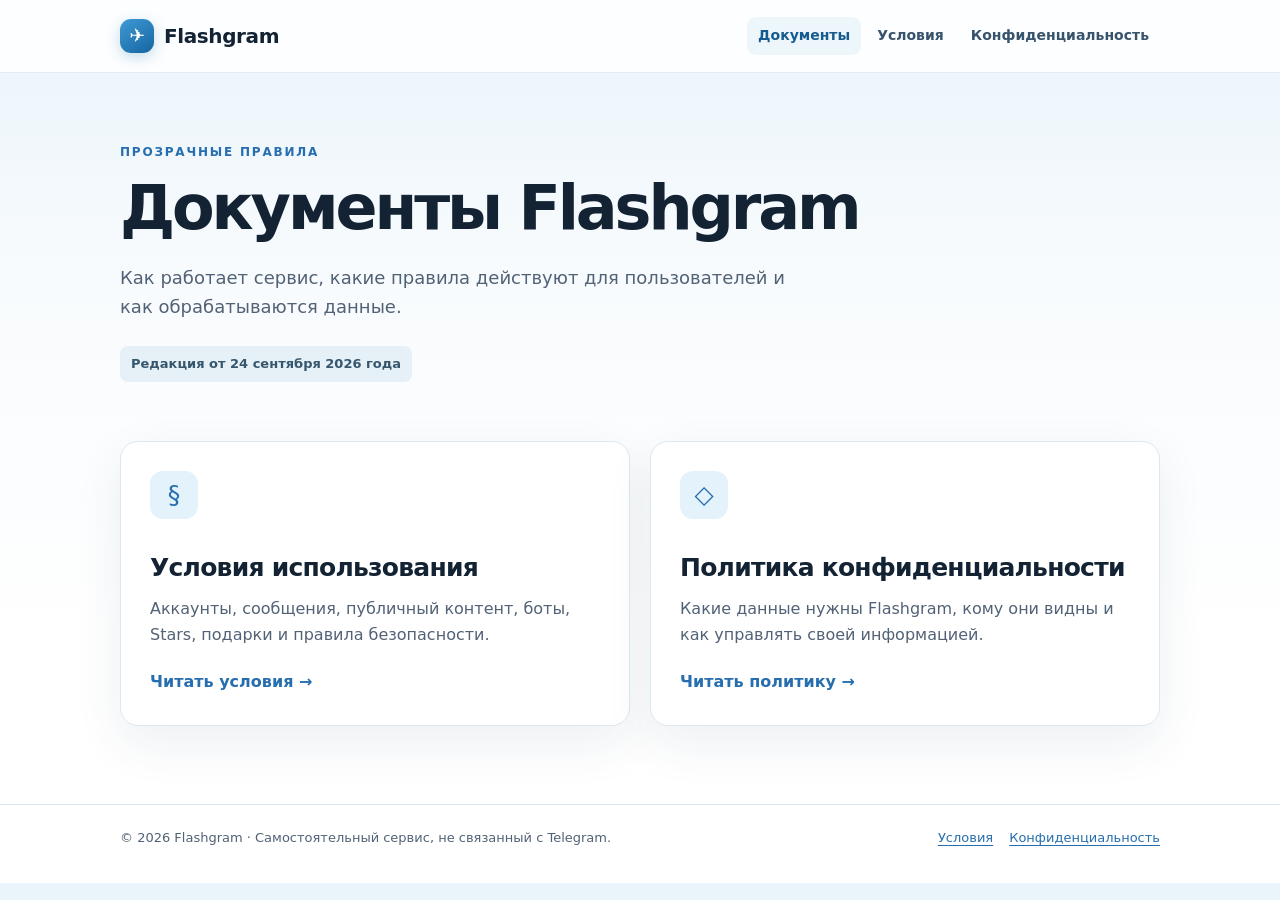
==== index.html @ 25e20b53 "Publish Flashgram terms and privacy policy" ====
<!doctype html>
<html lang="ru">
<head><meta charset="utf-8"><meta name="viewport" content="width=device-width,initial-scale=1"><meta name="color-scheme" content="light"><meta name="description" content="Условия использования и политика конфиденциальности Flashgram."><title>Документы Flashgram</title><link rel="stylesheet" href="assets/site.css"></head>
<body>
<header class="topbar"><div class="shell"><a class="brand" href="./"><span class="brand-mark" aria-hidden="true">✈</span>Flashgram</a><nav aria-label="Основная навигация"><a href="./" aria-current="page">Документы</a><a href="terms/">Условия</a><a href="privacy/">Конфиденциальность</a></nav></div></header>
<main class="shell"><div class="hero"><p class="eyebrow">Прозрачные правила</p><h1>Документы Flashgram</h1><p class="lede">Как работает сервис, какие правила действуют для пользователей и как обрабатываются данные.</p><span class="updated">Редакция от 24 сентября 2026 года</span></div>
<div class="cards"><a class="card" href="terms/"><span class="card-icon" aria-hidden="true">§</span><h2>Условия использования</h2><p>Аккаунты, сообщения, публичный контент, боты, Stars, подарки и правила безопасности.</p><span class="arrow">Читать условия →</span></a><a class="card" href="privacy/"><span class="card-icon" aria-hidden="true">◇</span><h2>Политика конфиденциальности</h2><p>Какие данные нужны Flashgram, кому они видны и как управлять своей информацией.</p><span class="arrow">Читать политику →</span></a></div></main>
<footer><div class="shell"><span>© 2026 Flashgram · Самостоятельный сервис, не связанный с Telegram.</span><span><a href="terms/">Условия</a><a href="privacy/">Конфиденциальность</a></span></div></footer>
</body></html>
---- assets/site.css ----
:root{color-scheme:light;--ink:#132334;--muted:#526276;--line:#dce7ee;--blue:#266eaf;--pale:#edf6fb;--white:#fff;--shadow:0 18px 48px rgba(26,62,92,.08)}
*{box-sizing:border-box}
html{scroll-behavior:smooth}
body{margin:0;background:linear-gradient(180deg,#e9f4fb 0,#f8fbfd 280px,#fff 650px);color:var(--ink);font:16px/1.65 system-ui,-apple-system,BlinkMacSystemFont,"Segoe UI",sans-serif}
a{color:var(--blue);text-underline-offset:3px}
a:hover{color:#155582}
a:focus-visible{outline:3px solid #ffbd55;outline-offset:3px;border-radius:3px}
.shell{width:min(100% - 36px,1040px);margin:0 auto}
.topbar{border-bottom:1px solid rgba(38,110,175,.12);background:rgba(255,255,255,.85);backdrop-filter:blur(14px)}
.topbar .shell{display:flex;align-items:center;justify-content:space-between;gap:20px;min-height:72px}
.brand{display:flex;align-items:center;gap:10px;color:var(--ink);font-weight:800;text-decoration:none;letter-spacing:-.02em;font-size:20px}
.brand-mark{display:grid;place-items:center;width:34px;height:34px;border-radius:11px;background:linear-gradient(145deg,#3f9bd6,#15649f);color:#fff;box-shadow:0 4px 14px #267cb544;font-size:19px}
nav{display:flex;gap:5px;align-items:center;flex-wrap:wrap}
nav a{padding:7px 11px;border-radius:9px;color:#38546c;text-decoration:none;font-size:14px;font-weight:650}
nav a:hover,nav a[aria-current="page"]{background:var(--pale);color:#165b8f}
.hero{padding:70px 0 44px}
.eyebrow{margin:0 0 12px;color:var(--blue);font-size:12px;font-weight:800;letter-spacing:.15em;text-transform:uppercase}
h1{max-width:780px;margin:0;font-size:clamp(36px,6vw,62px);line-height:1.08;letter-spacing:-.05em}
.lede{max-width:700px;margin:22px 0 0;color:var(--muted);font-size:18px;line-height:1.6}
.updated{display:inline-block;margin-top:25px;padding:7px 11px;border-radius:8px;background:#e6f1f7;color:#36566d;font-size:13px;font-weight:650}
.cards{display:grid;grid-template-columns:repeat(2,minmax(0,1fr));gap:20px;padding:15px 0 78px}
.card,.document,.toc{background:var(--white);border:1px solid var(--line);border-radius:18px;box-shadow:var(--shadow)}
.card{display:flex;flex-direction:column;align-items:flex-start;min-height:285px;padding:29px;text-decoration:none;color:var(--ink);transition:transform .15s,box-shadow .15s}
.card:hover{transform:translateY(-3px);box-shadow:0 23px 55px rgba(26,62,92,.13);color:var(--ink)}
.card-icon{display:grid;place-items:center;width:48px;height:48px;border-radius:13px;background:#e4f2fb;color:var(--blue);font-size:25px}
.card h2{margin:28px 0 8px;font-size:25px;letter-spacing:-.03em}
.card p{margin:0;color:var(--muted)}
.card .arrow{margin-top:auto;padding-top:20px;color:var(--blue);font-weight:750}
.document-layout{display:grid;grid-template-columns:230px minmax(0,1fr);gap:22px;align-items:start;padding:5px 0 75px}
.toc{position:sticky;top:20px;padding:21px}
.toc h2{margin:0 0 12px;font-size:13px;text-transform:uppercase;letter-spacing:.1em;color:#597082}
.toc a{display:block;padding:5px 0;color:#3e5a70;text-decoration:none;font-size:14px;line-height:1.4}
.toc a:hover{color:var(--blue);text-decoration:underline}
.document{padding:35px 42px}
.document section+section{border-top:1px solid var(--line);margin-top:32px;padding-top:23px}
.document h2{margin:0 0 13px;font-size:24px;line-height:1.27;letter-spacing:-.025em;scroll-margin-top:25px}
.document h3{font-size:18px;margin:22px 0 8px}
.document p{margin:10px 0;color:#304358}
.document ul{padding-left:21px;margin:10px 0;color:#304358}
.document li+li{margin-top:7px}
.document strong{color:#1c3144}
.notice{border-left:3px solid var(--blue);background:var(--pale);border-radius:0 10px 10px 0;padding:12px 16px;margin:18px 0;color:#2d506a}
footer{border-top:1px solid var(--line);padding:22px 0 35px;color:var(--muted);font-size:13px}
footer .shell{display:flex;justify-content:space-between;gap:15px;flex-wrap:wrap}
footer a{margin-left:16px}
@media(max-width:760px){.topbar .shell{align-items:flex-start;flex-direction:column;padding:13px 0}.hero{padding-top:48px}.cards{grid-template-columns:1fr}.document-layout{display:block}.toc{position:static;margin-bottom:18px}.document{padding:26px 22px}}
@media print{body{background:#fff;color:#000;font:11pt/1.45 serif}.topbar,.toc,footer{display:none}.shell{width:auto}.hero{padding:0 0 20px}.document-layout{display:block;padding:0}.document{border:0;box-shadow:none;padding:0}.document section{break-inside:avoid}.updated{background:none;padding:0}}
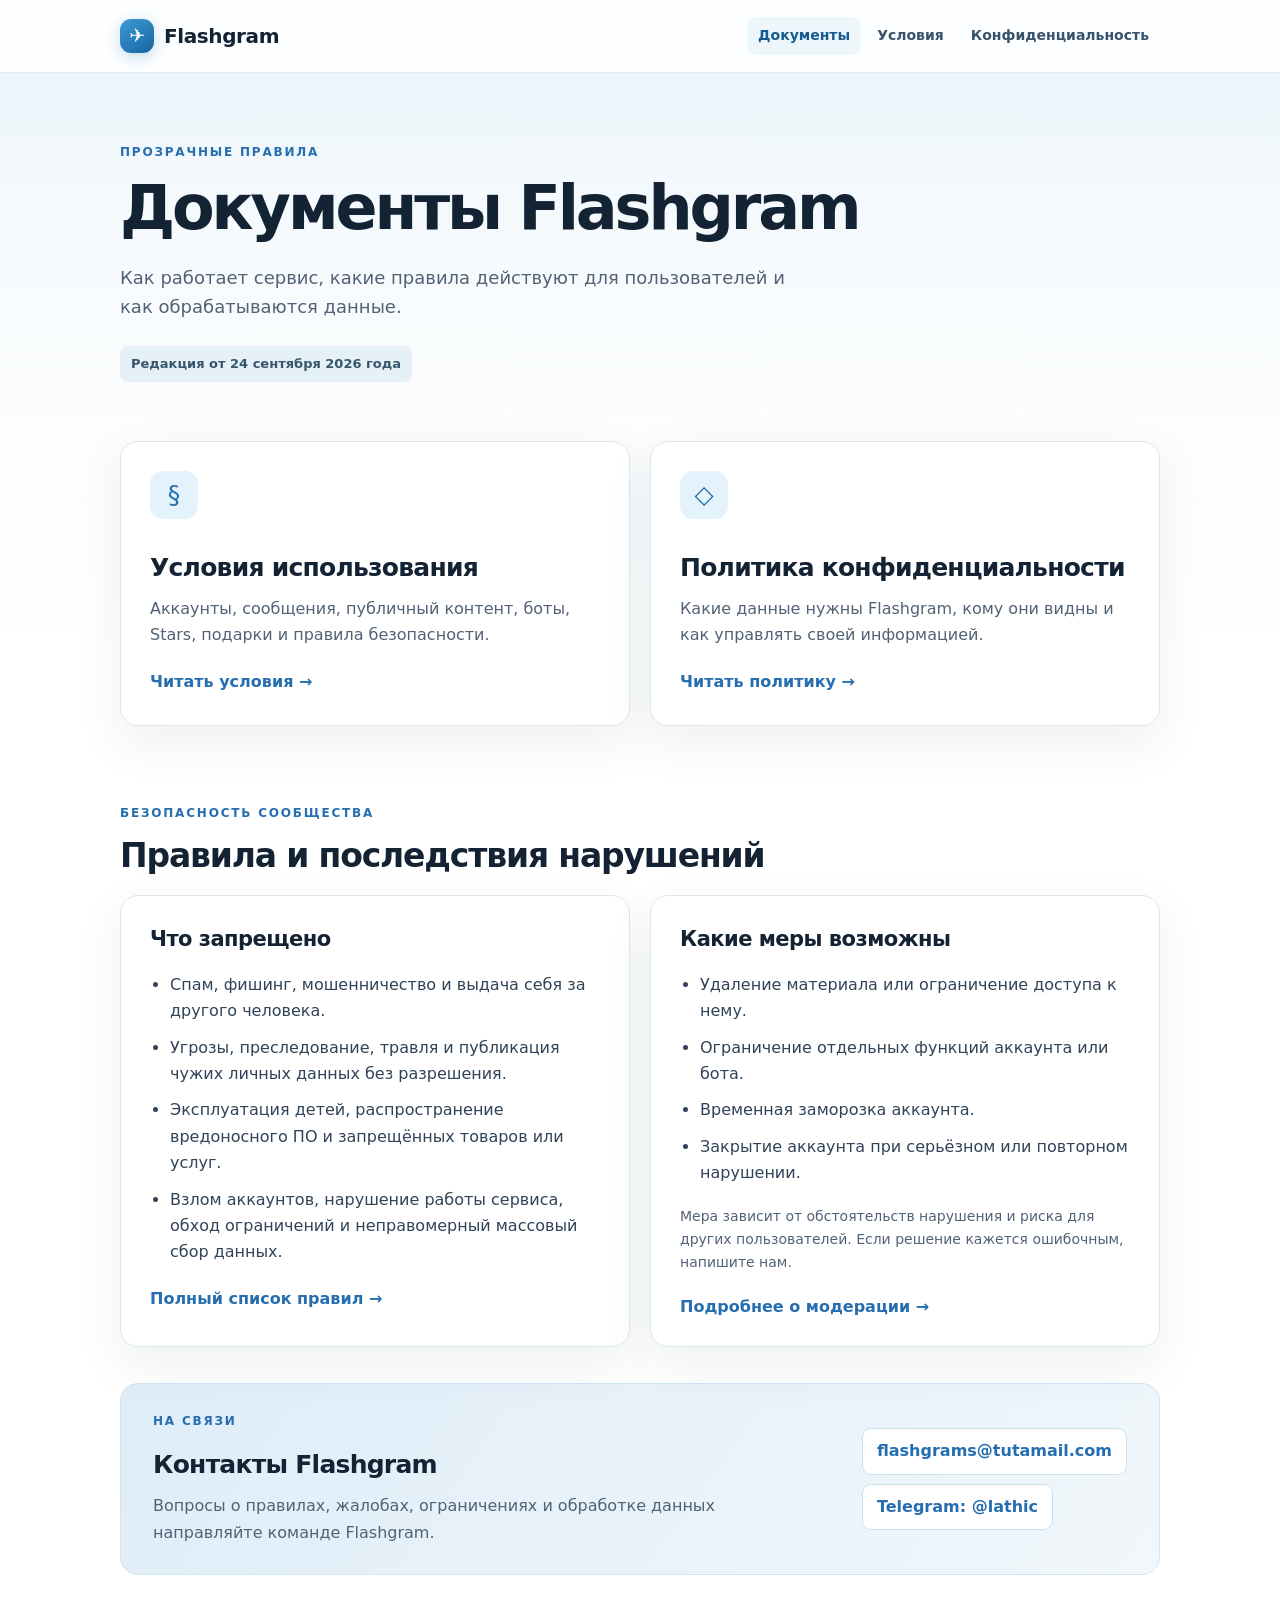
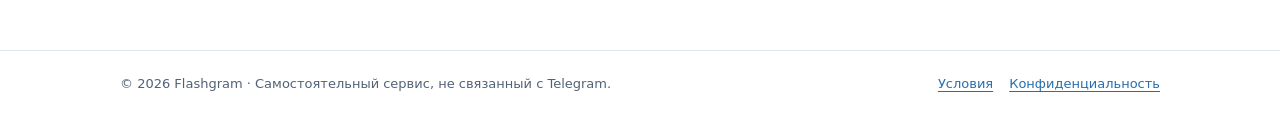
==== commit 5d41f39f: "Add rules, enforcement and contacts to homepage" ====
--- a/index.html
+++ b/index.html
@@ -1,9 +1,64 @@
 <!doctype html>
 <html lang="ru">
-<head><meta charset="utf-8"><meta name="viewport" content="width=device-width,initial-scale=1"><meta name="color-scheme" content="light"><meta name="description" content="Условия использования и политика конфиденциальности Flashgram."><title>Документы Flashgram</title><link rel="stylesheet" href="assets/site.css"></head>
+<head>
+  <meta charset="utf-8">
+  <meta name="viewport" content="width=device-width,initial-scale=1">
+  <meta name="color-scheme" content="light">
+  <meta name="description" content="Документы Flashgram: условия, конфиденциальность, правила сервиса и контакты.">
+  <title>Документы Flashgram</title>
+  <link rel="stylesheet" href="assets/site.css">
+</head>
 <body>
-<header class="topbar"><div class="shell"><a class="brand" href="./"><span class="brand-mark" aria-hidden="true">✈</span>Flashgram</a><nav aria-label="Основная навигация"><a href="./" aria-current="page">Документы</a><a href="terms/">Условия</a><a href="privacy/">Конфиденциальность</a></nav></div></header>
-<main class="shell"><div class="hero"><p class="eyebrow">Прозрачные правила</p><h1>Документы Flashgram</h1><p class="lede">Как работает сервис, какие правила действуют для пользователей и как обрабатываются данные.</p><span class="updated">Редакция от 24 сентября 2026 года</span></div>
-<div class="cards"><a class="card" href="terms/"><span class="card-icon" aria-hidden="true">§</span><h2>Условия использования</h2><p>Аккаунты, сообщения, публичный контент, боты, Stars, подарки и правила безопасности.</p><span class="arrow">Читать условия →</span></a><a class="card" href="privacy/"><span class="card-icon" aria-hidden="true">◇</span><h2>Политика конфиденциальности</h2><p>Какие данные нужны Flashgram, кому они видны и как управлять своей информацией.</p><span class="arrow">Читать политику →</span></a></div></main>
-<footer><div class="shell"><span>© 2026 Flashgram · Самостоятельный сервис, не связанный с Telegram.</span><span><a href="terms/">Условия</a><a href="privacy/">Конфиденциальность</a></span></div></footer>
-</body></html>
+  <header class="topbar"><div class="shell">
+    <a class="brand" href="./"><span class="brand-mark" aria-hidden="true">✈</span>Flashgram</a>
+    <nav aria-label="Основная навигация"><a href="./" aria-current="page">Документы</a><a href="terms/">Условия</a><a href="privacy/">Конфиденциальность</a></nav>
+  </div></header>
+  <main class="shell">
+    <div class="hero">
+      <p class="eyebrow">Прозрачные правила</p>
+      <h1>Документы Flashgram</h1>
+      <p class="lede">Как работает сервис, какие правила действуют для пользователей и как обрабатываются данные.</p>
+      <span class="updated">Редакция от 24 сентября 2026 года</span>
+    </div>
+
+    <div class="cards">
+      <a class="card" href="terms/"><span class="card-icon" aria-hidden="true">§</span><h2>Условия использования</h2><p>Аккаунты, сообщения, публичный контент, боты, Stars, подарки и правила безопасности.</p><span class="arrow">Читать условия →</span></a>
+      <a class="card" href="privacy/"><span class="card-icon" aria-hidden="true">◇</span><h2>Политика конфиденциальности</h2><p>Какие данные нужны Flashgram, кому они видны и как управлять своей информацией.</p><span class="arrow">Читать политику →</span></a>
+    </div>
+
+    <section class="home-section" aria-labelledby="rules-title">
+      <p class="eyebrow">Безопасность сообщества</p>
+      <h2 id="rules-title" class="section-heading">Правила и последствия нарушений</h2>
+      <div class="info-grid">
+        <div class="info-panel">
+          <h3>Что запрещено</h3>
+          <ul>
+            <li>Спам, фишинг, мошенничество и выдача себя за другого человека.</li>
+            <li>Угрозы, преследование, травля и публикация чужих личных данных без разрешения.</li>
+            <li>Эксплуатация детей, распространение вредоносного ПО и запрещённых товаров или услуг.</li>
+            <li>Взлом аккаунтов, нарушение работы сервиса, обход ограничений и неправомерный массовый сбор данных.</li>
+          </ul>
+          <a class="text-link" href="terms/#conduct">Полный список правил →</a>
+        </div>
+        <div class="info-panel">
+          <h3>Какие меры возможны</h3>
+          <ul>
+            <li>Удаление материала или ограничение доступа к нему.</li>
+            <li>Ограничение отдельных функций аккаунта или бота.</li>
+            <li>Временная заморозка аккаунта.</li>
+            <li>Закрытие аккаунта при серьёзном или повторном нарушении.</li>
+          </ul>
+          <p class="panel-note">Мера зависит от обстоятельств нарушения и риска для других пользователей. Если решение кажется ошибочным, напишите нам.</p>
+          <a class="text-link" href="terms/#moderation">Подробнее о модерации →</a>
+        </div>
+      </div>
+    </section>
+
+    <section class="contact-panel" aria-labelledby="contact-title">
+      <div><p class="eyebrow">На связи</p><h2 id="contact-title">Контакты Flashgram</h2><p>Вопросы о правилах, жалобах, ограничениях и обработке данных направляйте команде Flashgram.</p></div>
+      <div class="contact-links"><a href="mailto:flashgrams@tutamail.com">flashgrams@tutamail.com</a><a href="https://t.me/lathic">Telegram: @lathic</a></div>
+    </section>
+  </main>
+  <footer><div class="shell"><span>© 2026 Flashgram · Самостоятельный сервис, не связанный с Telegram.</span><span><a href="terms/">Условия</a><a href="privacy/">Конфиденциальность</a></span></div></footer>
+</body>
+</html>
--- a/assets/site.css
+++ b/assets/site.css
@@ -26,6 +26,22 @@
 .card h2{margin:28px 0 8px;font-size:25px;letter-spacing:-.03em}
 .card p{margin:0;color:var(--muted)}
 .card .arrow{margin-top:auto;padding-top:20px;color:var(--blue);font-weight:750}
+.home-section{padding:0 0 24px}
+.section-heading{margin:0 0 20px;font-size:clamp(25px,3vw,33px);line-height:1.2;letter-spacing:-.035em}
+.info-grid{display:grid;grid-template-columns:repeat(2,minmax(0,1fr));gap:20px}
+.info-panel{background:var(--white);border:1px solid var(--line);border-radius:18px;padding:26px 29px;box-shadow:var(--shadow)}
+.info-panel h3{margin:0 0 15px;font-size:21px;letter-spacing:-.025em}
+.info-panel ul{margin:0;padding-left:20px;color:#304358}
+.info-panel li+li{margin-top:10px}
+.panel-note{margin:18px 0 0;color:var(--muted);font-size:14px}
+.text-link{display:inline-block;margin-top:20px;font-weight:700;text-decoration:none}
+.text-link:hover{text-decoration:underline}
+.contact-panel{display:flex;justify-content:space-between;align-items:center;gap:24px;margin:12px 0 75px;padding:28px 32px;border-radius:18px;background:linear-gradient(125deg,#dfedf8,#f1f7fb);border:1px solid #d1e5f1}
+.contact-panel h2{margin:0;font-size:25px;letter-spacing:-.03em}
+.contact-panel p:last-child{max-width:570px;margin:8px 0 0;color:var(--muted)}
+.contact-links{display:flex;flex-direction:column;gap:9px;align-items:flex-start;flex-shrink:0}
+.contact-links a{display:inline-block;padding:9px 14px;background:#fff;border:1px solid #cce1ee;border-radius:9px;font-weight:700;text-decoration:none;white-space:nowrap}
+.contact-links a:hover{background:#f8fcff}
 .document-layout{display:grid;grid-template-columns:230px minmax(0,1fr);gap:22px;align-items:start;padding:5px 0 75px}
 .toc{position:sticky;top:20px;padding:21px}
 .toc h2{margin:0 0 12px;font-size:13px;text-transform:uppercase;letter-spacing:.1em;color:#597082}
@@ -43,5 +59,5 @@
 footer{border-top:1px solid var(--line);padding:22px 0 35px;color:var(--muted);font-size:13px}
 footer .shell{display:flex;justify-content:space-between;gap:15px;flex-wrap:wrap}
 footer a{margin-left:16px}
-@media(max-width:760px){.topbar .shell{align-items:flex-start;flex-direction:column;padding:13px 0}.hero{padding-top:48px}.cards{grid-template-columns:1fr}.document-layout{display:block}.toc{position:static;margin-bottom:18px}.document{padding:26px 22px}}
+@media(max-width:760px){.topbar .shell{align-items:flex-start;flex-direction:column;padding:13px 0}.hero{padding-top:48px}.cards,.info-grid{grid-template-columns:1fr}.cards{padding-bottom:48px}.contact-panel{align-items:stretch;flex-direction:column;padding:24px}.contact-links{align-items:stretch}.contact-links a{white-space:normal}.document-layout{display:block}.toc{position:static;margin-bottom:18px}.document{padding:26px 22px}}
 @media print{body{background:#fff;color:#000;font:11pt/1.45 serif}.topbar,.toc,footer{display:none}.shell{width:auto}.hero{padding:0 0 20px}.document-layout{display:block;padding:0}.document{border:0;box-shadow:none;padding:0}.document section{break-inside:avoid}.updated{background:none;padding:0}}
